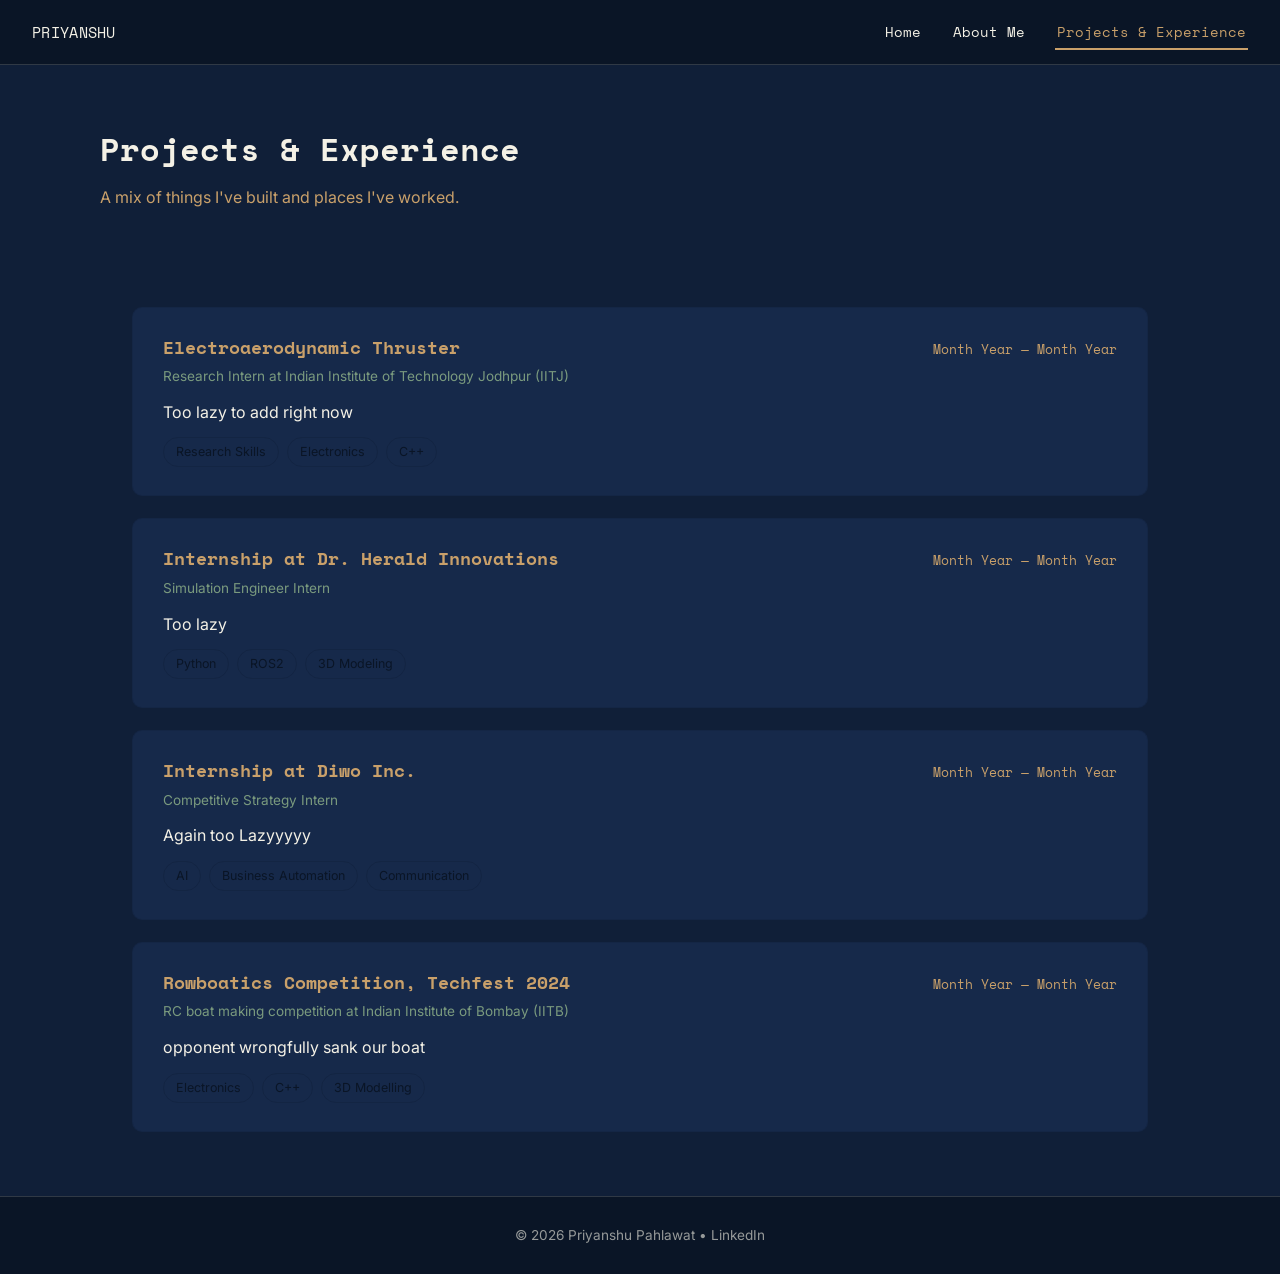
==== projects.html @ 44f7c08a "Add files via upload" ====
<!DOCTYPE html>
<html lang="en">
<head>
<meta charset="UTF-8" />
<meta name="viewport" content="width=device-width, initial-scale=1.0" />
<title>Projects &amp; Experience — Priyanshu Pahlawat</title>
<link rel="preconnect" href="https://fonts.googleapis.com" />
<link href="https://fonts.googleapis.com/css2?family=Space+Mono:wght@400;700&family=Inter:wght@400;500;600&display=swap" rel="stylesheet" />
<link rel="stylesheet" href="style.css" />
</head>
<body class="projects-page">

<nav class="navbar">
  <div class="wrap">
    <a class="brand" href="index.html">PRIYANSHU</a>
    <button class="nav-toggle" aria-label="Toggle menu">&#9776;</button>
    <ul class="nav-links">
      <li><a href="main.html">Home</a></li>
      <li><a href="about.html">About Me</a></li>
      <li><a href="projects.html">Projects &amp; Experience</a></li>
    </ul>
  </div>
</nav>

<div class="wrap projects-hero">
  <h1>Projects &amp; Experience</h1>
  <p>A mix of things I've built and places I've worked.</p>
</div>

<section class="section">
  <div class="wrap entry-list">

    <!-- Section 1 -->
    <article class="entry">
      <div class="entry-head">
        <h2>Electroaerodynamic Thruster</h2>
        <span class="entry-meta">Month Year — Month Year</span>
      </div>
      <p class="entry-sub">Research Intern at Indian Institute of Technology Jodhpur (IITJ)</p>
      <p class="entry-desc">
        Too lazy to add right now
      </p>
      <ul class="entry-tags">
        <li>Research Skills</li>
        <li>Electronics</li>
        <li>C++</li>
      </ul>
    </article>

    <!-- Section 2 -->
    <article class="entry">
      <div class="entry-head">
        <h2>Internship at Dr. Herald Innovations</h2>
        <span class="entry-meta">Month Year — Month Year</span>
      </div>
      <p class="entry-sub">Simulation Engineer Intern</p>
      <p class="entry-desc">
        Too lazy
      </p>
      <ul class="entry-tags">
        <li>Python</li>
        <li>ROS2</li>
        <li>3D Modeling</li>
      </ul>
    </article>

    <!-- Section 3 -->
    <article class="entry">
      <div class="entry-head">
        <h2>Internship at Diwo Inc.</h2>
        <span class="entry-meta">Month Year — Month Year</span>
      </div>
      <p class="entry-sub">Competitive Strategy Intern</p>
      <p class="entry-desc">
        Again too Lazyyyyy
      </p>
      <ul class="entry-tags">
        <li>AI</li>
        <li>Business Automation</li>
        <li>Communication</li>
      </ul>
    </article>

    <!-- Section 4 -->
    <article class="entry">
      <div class="entry-head">
        <h2>Rowboatics Competition, Techfest 2024</h2>
        <span class="entry-meta">Month Year — Month Year</span>
      </div>
      <p class="entry-sub">RC boat making competition at Indian Institute of Bombay (IITB)</p>
      <p class="entry-desc">
        opponent wrongfully sank our boat
      </p>
      <ul class="entry-tags">
        <li>Electronics</li>
        <li>C++</li>
        <li>3D Modelling</li>
      </ul>
    </article>

  </div>
</section>

<footer class="site-footer">
  &copy; 2026 Priyanshu Pahlawat • <a href="https://www.linkedin.com/in/priyanshu-pahlawat-927a7436a/" target="_blank" style="color: rgba(244, 241, 230, 0.6); font-size: 0.85rem;" >LinkedIn</a>
</footer>

<script src="script.js"></script>
</body>
</html>
---- style.css ----
/* ============================================
   Design tokens
   ============================================ */
:root {
  --navy-dark: #0a1526;
  --navy: #101f38;
  --navy-light: #16294a;
  --cream: #f4f1e6;
  --tan: #c9a06a;
  --sage: #7a9a7e;
  --border: rgba(244, 241, 230, 0.16);

  --font-head: "Space Mono", "Courier New", monospace;
  --font-body: "Inter", -apple-system, BlinkMacSystemFont, "Segoe UI", sans-serif;

  --max-width: 1080px;
}

* {
  box-sizing: border-box;
}

html {
  scroll-behavior: smooth;
}

body {
  margin: 0;
  font-family: var(--font-body);
  background: var(--navy);
  color: var(--cream);
  line-height: 1.6;
}

h1, h2, h3 {
  font-family: var(--font-head);
  margin: 0 0 0.5em 0;
  line-height: 1.25;
}

p {
  margin: 0 0 1em 0;
}

a {
  color: var(--cream);
  text-decoration: none;
}

img {
  max-width: 100%;
  display: block;
}

.wrapMain{
  max-width: var(--max-width);
  margin: 0;
  padding: 0 32px;
}

.wrap {
  max-width: var(--max-width);
  margin: 0 auto;
  padding: 0 32px;
}

/* ============================================
   Nav bar
   ============================================ */
.navbar {
  background: var(--navy-dark);
  border-bottom: 1px solid var(--border);
  position: sticky;
  top: 0;
  z-index: 50;
  
}

.navbar .wrap {
  max-width: none;
  display: flex;
  align-items: center;
  justify-content: space-between;
  height: 64px;
}

.brand {
  font-family: var(--font-head);
  font-size: 0.95rem;
  letter-spacing: 0.02em;
  color: var(--tan);
}

.nav-links {
  display: flex;
  gap: 28px;
  list-style: none;
  margin: 0;
  padding: 0;
}

.nav-links a {
  font-family: var(--font-head);
  font-size: 0.85rem;
  padding: 6px 2px;
  border-bottom: 2px solid transparent;
  transition: border-color 0.2s ease, color 0.2s ease;
}

.nav-links a:hover,
.nav-links a.active {
  color: var(--tan);
  border-bottom-color: var(--tan);
}

.nav-toggle {
  display: none;
  background: none;
  border: 1px solid var(--border);
  border-radius: 6px;
  color: var(--cream);
  font-size: 1.1rem;
  padding: 6px 12px;
  cursor: pointer;
}

/* ============================================
   Hero (home page)
   ============================================ */
.hero {
  /* position: relative;
  background-image: linear-gradient(180deg, rgba(10, 21, 38, 0.15) 0%, rgba(10, 21, 38, 0.55) 100%), url("/bg.jpg");
  background-size: cover;
  background-position: center 20%; */
  min-height: 640px;
  display: flex;
  align-items: center;
}

.hero::before{
    content: "";
    position: absolute;
    height: 100%;
    width: 100%;
    
    
    background-image: linear-gradient(180deg, rgba(10, 21, 38, 0.15) 0%, rgba(10, 21, 38, 0.55) 100%), url("assets/bg.jpg");
    background-position: center;
    background-size: cover;

    z-index: -1;

    filter: brightness(0.55) blur(1px);

}

.hero-card {
  background: rgba(10, 21, 38, 0.86);
  border: 1px solid var(--border);
  border-radius: 10px;
  padding: 40px 36px;
  max-width: 420px;
  margin: 40px 0;
}

.hero-card h1 {
  font-size: 2.1rem;
  color: var(--cream);
}

.hero-card .role {
  font-family: var(--font-body);
  color: var(--tan);
  font-size: 1rem;
  font-weight: 600;
  margin-bottom: 20px;
}

.hero-card .tagline {
  color: rgba(244, 241, 230, 0.85);
  font-size: 0.95rem;
  margin-bottom: 0;
}

.hero-card .btn-row {
  display: flex;
  gap: 12px;
  margin-top: 24px;
}

/* ============================================
   Buttons
   ============================================ */
.btn {
  display: inline-block;
  font-family: var(--font-head);
  font-size: 0.85rem;
  padding: 10px 20px;
  border-radius: 6px;
  border: 1px solid var(--tan);
  color: var(--tan);
  transition: background 0.2s ease, color 0.2s ease;
}

.btn:hover {
  background: var(--tan);
  color: var(--navy-dark);
}

.btn.solid {
  background: var(--tan);
  color: var(--navy-dark);
}

.btn.solid:hover {
  background: var(--sage);
  border-color: var(--sage);
  color: var(--navy-dark);
}

/* ============================================
   Section headings
   ============================================ */
.section {
  padding: 64px 0;
}

.section-title {
  font-size: 1.4rem;
  color: var(--cream);
  border-left: 3px solid var(--tan);
  padding-left: 14px;
  margin-bottom: 36px;
}

/* ============================================
   Recent Adventures (home page)
   ============================================ */
.adventures {
  background: var(--navy-dark);
}

.adventure-grid {
  display: grid;
  grid-template-columns: repeat(3, 1fr);
  gap: 24px;
}

.adventure-card {
  background: var(--navy-light);
  border: 1px solid var(--border);
  border-radius: 10px;
  overflow: hidden;
  display: flex;
  flex-direction: column;
}

.adventure-photo {
  width: 100%;
  aspect-ratio: 4 / 3;
  background: rgba(244, 241, 230, 0.06);
  border-bottom: 1px solid var(--border);
  display: flex;
  align-items: center;
  justify-content: center;
  color: rgba(244, 241, 230, 0.4);
  font-family: var(--font-head);
  font-size: 0.8rem;
  text-align: center;
  padding: 12px;
  overflow: hidden;
}

.adventure-photo img {
  width: 100%;
  height: 100%;
  object-fit: cover;
}

.adventure-body {
  padding: 18px 20px 22px;
}

.adventure-body h3 {
  font-size: 1rem;
  color: var(--tan);
  margin-bottom: 8px;
}

.adventure-body p {
  font-size: 0.9rem;
  color: rgba(244, 241, 230, 0.8);
  margin: 0;
}

/* ============================================
   About page
   ============================================ */
.about-page {
  background: var(--navy);
}

.about-hero {
  padding: 72px 0 24px;
}

.about-hero h1 {
  font-size: 2rem;
}

.about-hero .role {
  color: var(--tan);
  font-family: var(--font-body);
  font-weight: 600;
}

.about-grid {
  display: grid;
  grid-template-columns: 2fr 1fr;
  gap: 40px;
  align-items: start;
}

.card {
  background: var(--navy-light);
  border: 1px solid var(--border);
  border-radius: 10px;
  padding: 28px 30px;
}

.card + .card {
  margin-top: 24px;
}

.card h2 {
  font-size: 1.1rem;
  color: var(--tan);
  margin-bottom: 14px;
}

.skill-tags {
  display: flex;
  flex-wrap: wrap;
  gap: 10px;
  list-style: none;
  padding: 0;
  margin: 0;
}

.skill-tags li {
  border: 1px solid var(--border);
  border-radius: 999px;
  padding: 6px 14px;
  font-size: 0.85rem;
  color: var(--cream);
}

.info-list {
  list-style: none;
  padding: 0;
  margin: 0;
}

.info-list li {
  padding: 8px 0;
  border-bottom: 1px solid var(--border);
  font-size: 0.9rem;
}

.info-list li:last-child {
  border-bottom: none;
}

.info-list .label {
  color: rgba(244, 241, 230, 0.55);
  display: block;
  font-size: 0.75rem;
  text-transform: uppercase;
  letter-spacing: 0.06em;
  margin-bottom: 2px;
}

/* ============================================
   Projects & Experience page (plain background)
   ============================================ */
.projects-page {
  background: var(--navy);
  color: var(--navy-dark);
}

.projects-page .navbar {
  background: var(--navy-dark);
}

.projects-page .brand,
.projects-page .nav-links a {
  color: var(--cream);
}

.projects-page .nav-links a:hover,
.projects-page .nav-links a.active {
  color: var(--tan);
}

.projects-hero {
  padding: 64px 0 16px;
}

.projects-hero h1 {
  color: var(--cream);
}

.projects-hero p {
  color: rgba(10, 21, 38, 0.7);
  max-width: 60ch;
  color: var(--tan);
}

.entry-list {
  display: flex;
  flex-direction: column;
  gap: 22px;
}

.entry {
  background: var(--navy-light);
  border: 1px solid rgba(10, 21, 38, 0.12);
  border-radius: 10px;
  padding: 28px 30px;
}

.entry-head {
  display: flex;
  justify-content: space-between;
  align-items: baseline;
  flex-wrap: wrap;
  gap: 8px;
  margin-bottom: 6px;
}

.entry-head h2 {
  font-size: 1.15rem;
  color: var(--tan);
  margin: 0;
}

.entry-meta {
  font-family: var(--font-head);
  font-size: 0.8rem;
  color: var(--tan);
}

.entry-sub {
  font-size: 0.85rem;
  color: rgba(10, 21, 38, 0.6);
  margin-bottom: 12px;
  color: var(--sage);
}

.entry p.entry-desc {
  color: var(--cream);
  margin-bottom: 12px;
}

.entry-tags {
  display: flex;
  flex-wrap: wrap;
  gap: 8px;
  list-style: none;
  padding: 0;
  margin: 0;
}

.entry-tags li {
  border: 1px solid rgba(10, 21, 38, 0.18);
  border-radius: 999px;
  padding: 4px 12px;
  font-size: 0.78rem;
  color: var(--navy-dark);
}

/* ============================================
   Footer
   ============================================ */
.site-footer {
  background: var(--navy-dark);
  border-top: 1px solid var(--border);
  padding: 28px 0;
  text-align: center;
  font-size: 0.85rem;
  color: rgba(244, 241, 230, 0.6);
}

.projects-page .site-footer {
  background: var(--navy-dark);
  color: rgba(244, 241, 230, 0.6);
}

/* ============================================
   Responsive
   ============================================ */
@media (max-width: 800px) {
  .about-grid {
    grid-template-columns: 1fr;
  }

  .adventure-grid {
    grid-template-columns: 1fr;
  }
}

@media (max-width: 640px) {
  .nav-toggle {
    display: inline-block;
  }

  .nav-links {
    position: absolute;
    top: 64px;
    left: 0;
    right: 0;
    background: var(--navy-dark);
    flex-direction: column;
    gap: 0;
    border-bottom: 1px solid var(--border);
    display: none;
  }

  .nav-links.open {
    display: flex;
  }

  .nav-links li {
    width: 100%;
  }

  .nav-links a {
    display: block;
    padding: 14px 32px;
    border-bottom: 1px solid var(--border);
  }

  .hero-card {
    max-width: none;
    margin: 24px 16px;
  }

  .hero {
    min-height: 520px;
  }

  .entry-head {
    flex-direction: column;
  }
}
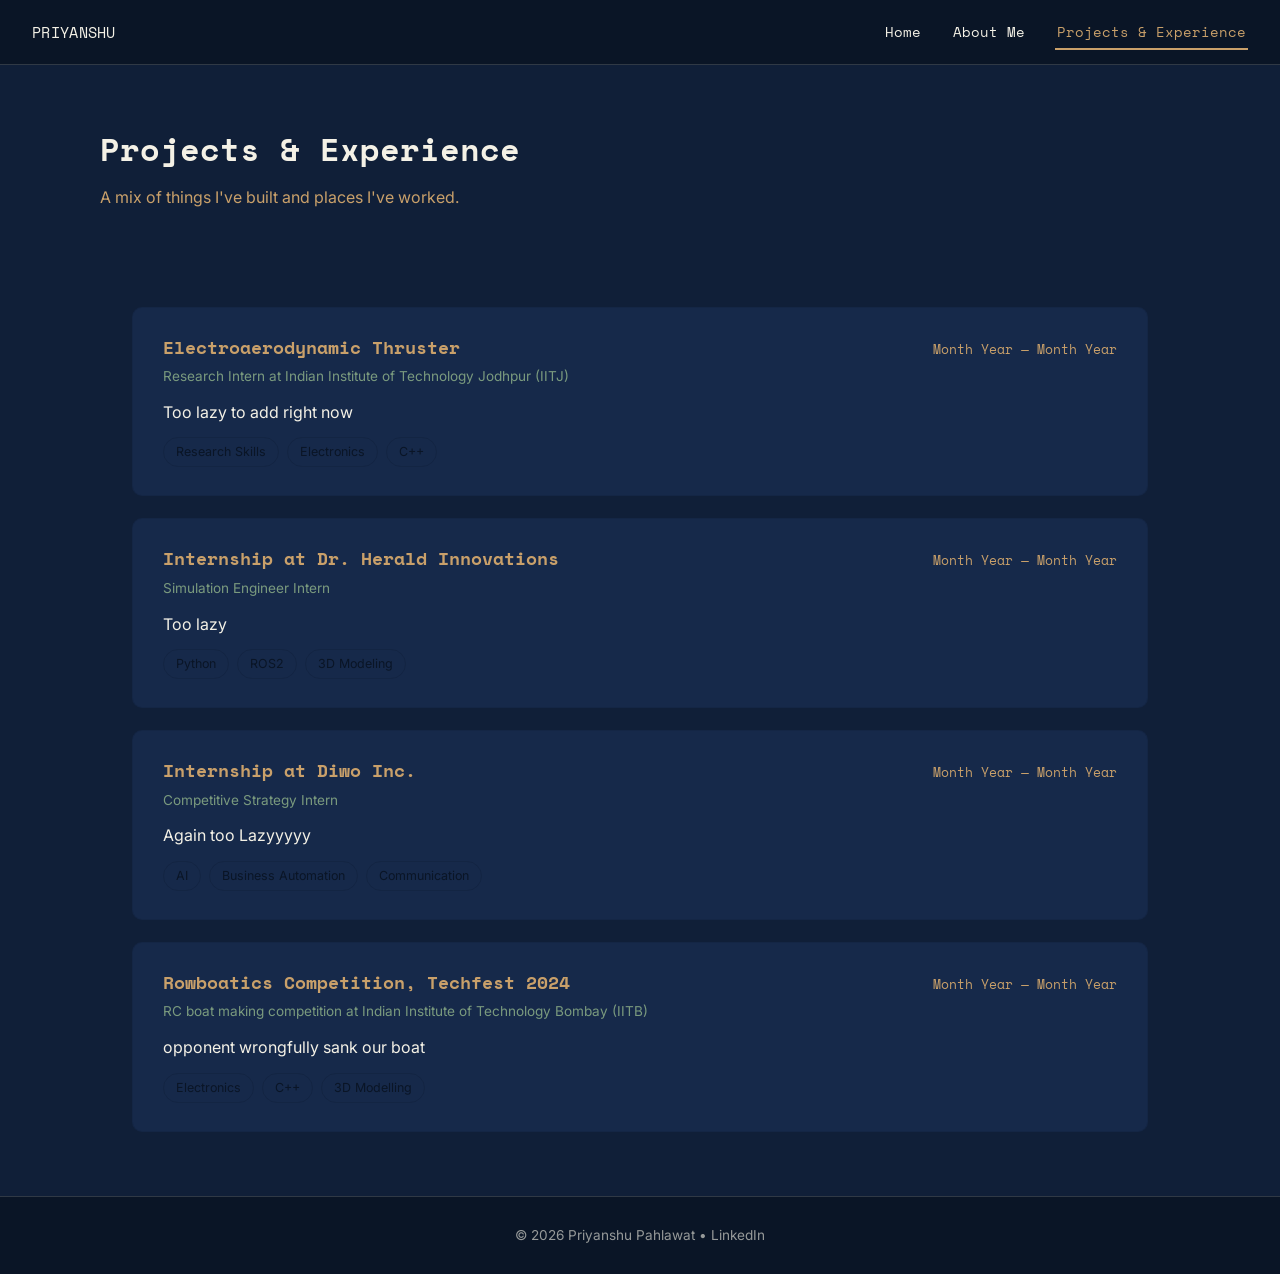
==== commit 9889ad9d: "Update projects.html" ====
--- a/projects.html
+++ b/projects.html
@@ -87,7 +87,7 @@
         <h2>Rowboatics Competition, Techfest 2024</h2>
         <span class="entry-meta">Month Year — Month Year</span>
       </div>
-      <p class="entry-sub">RC boat making competition at Indian Institute of Bombay (IITB)</p>
+      <p class="entry-sub">RC boat making competition at Indian Institute of Technology Bombay (IITB)</p>
       <p class="entry-desc">
         opponent wrongfully sank our boat
       </p>
